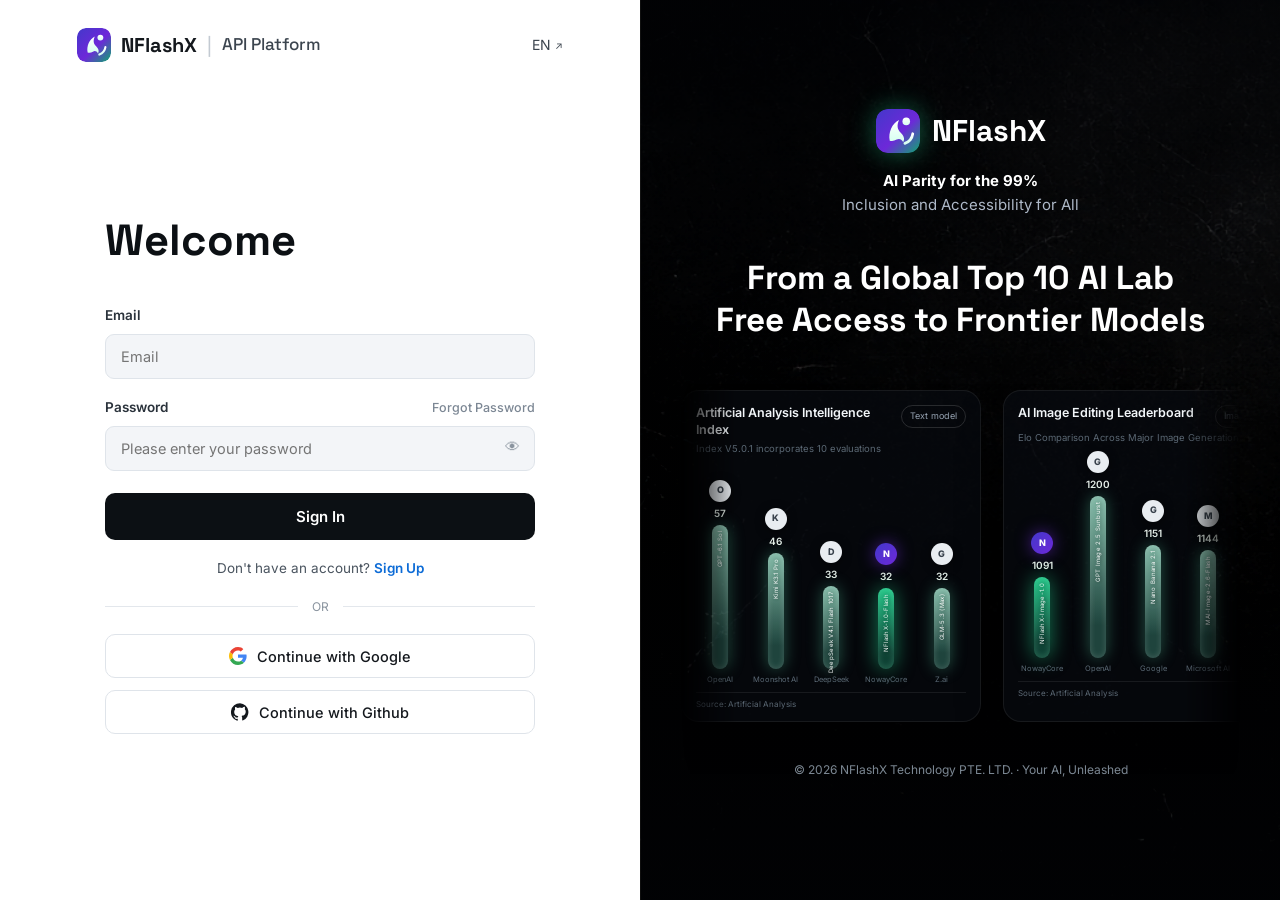
==== account.html @ d2344773 "NFlashX 1.0 — pre-launch snapshot - server.py: static + Agnes proxy + auth (email/OAuth) + API keys " ====
<!DOCTYPE html>
<html lang="en">
<head>
<meta charset="UTF-8">
<meta name="viewport" content="width=device-width, initial-scale=1.0">
<title>API Keys — NFlashX Platform</title>
<script>
/* Trang này đã gộp vào platform.html — chuyển hướng luôn để không ai lạc vào giao diện cũ */
location.replace('platform.html#api-keys');
</script>
<link rel="icon" href="assets/logo.svg" type="image/svg+xml">
<link rel="preconnect" href="https://fonts.googleapis.com">
<link rel="preconnect" href="https://fonts.gstatic.com" crossorigin>
<link href="https://fonts.googleapis.com/css2?family=Space+Grotesk:wght@400;500;600;700&family=Inter:wght@400;500;600;700&family=JetBrains+Mono:wght@400;600&display=swap" rel="stylesheet">
<link rel="stylesheet" href="css/styles.css?v=18">
</head>
<body>

<canvas id="stars"></canvas>
<div class="aurora"><i></i><i></i><i></i></div>
<div class="grain"></div>

<header class="nav scrolled">
  <a class="brand" href="index.html">
    <span class="logo"><img src="assets/logo.svg" alt=""></span>
    NFlashX
  </a>
  <nav>
    <ul class="menu">
      <li><a href="playground.html">Vision Studio</a></li>
      <li><a href="docs.html">Developer Docs</a></li>
      <li><a href="docs.html?tab=plans">Pricing</a></li>
    </ul>
  </nav>
  <div class="nav-right">
    <span class="engine-pill"><span class="dot"></span> Signed in</span>
    <button class="btn-login" id="navLogout">Logout</button>
  </div>
</header>

<main class="acct">
  <div class="acct-head">
    <div>
      <h1>API Keys</h1>
      <p style="color:var(--mut);font-size:14px;margin-top:4px">Manage the secret key your apps use to call the NFlashX API.</p>
    </div>
    <div class="whoami">
      <div class="avatar" id="avatar">N</div>
      <div><b id="uName">—</b><span id="uEmail">—</span></div>
    </div>
  </div>

  <section class="key-card">
    <div class="kc-top">
      <h2>Your secret key</h2>
      <span class="engine-pill"><span class="dot"></span> <span id="planBadge">Free plan</span></span>
    </div>
    <div class="key-row">
      <div class="key-box" id="keyBox">sk-nfx-••••••••••••••••••••••••••••••••</div>
      <button class="btn-sm" id="btnReveal">👁 Show</button>
      <button class="btn-sm primary" id="btnCopy">
        <svg width="13" height="13" viewBox="0 0 24 24" fill="none" stroke="currentColor" stroke-width="2"><rect x="9" y="9" width="12" height="12" rx="2"/><path d="M5 15V5a2 2 0 012-2h10"/></svg>
        Copy
      </button>
      <button class="btn-sm" id="btnNew">↻ Create new key</button>
    </div>
    <p class="kc-meta">Created <b id="keyCreated">—</b> · Scope: <b>full access</b> · Keep it server-side, never ship it in frontend code.</p>
  </section>

  <div class="acct-grid">
    <section class="panel">
      <h3>Usage this month</h3>
      <div class="stat-line"><span>Text requests</span><b>0</b></div>
      <div class="stat-line"><span>Images generated</span><b>0</b></div>
      <div class="stat-line"><span>Video seconds</span><b>0</b></div>
      <div class="stat-line"><span>Tokens used</span><b>0</b></div>
    </section>
    <section class="panel">
      <h3>Next steps</h3>
      <div class="stat-line"><span>Send your first chat request</span><a href="docs.html#quickstart" style="color:#8df0c4">Quickstart ›</a></div>
      <div class="stat-line"><span>Generate images in the browser</span><a href="playground.html" style="color:#8df0c4">Vision Studio ›</a></div>
      <div class="stat-line"><span>Read the model guides</span><a href="docs.html" style="color:#8df0c4">Developer Docs ›</a></div>
      <div class="stat-line"><span>Upgrade for higher limits</span><a href="docs.html?tab=plans" style="color:#8df0c4">Plans ›</a></div>
    </section>
  </div>
</main>

<script>
const $ = s => document.querySelector(s);
let sess = null;
try { sess = JSON.parse(localStorage.getItem('nfx_session') || 'null'); } catch (_) {}
if (!sess || !sess.token) location.replace('login.html');

const api = (p, body) => fetch('/api/auth/' + p, {
  method: 'POST',
  headers: { 'Content-Type': 'application/json', 'Authorization': 'Bearer ' + sess.token },
  body: JSON.stringify(body || {})
}).then(async r => {
  const j = await r.json();
  if (!r.ok) {
    if (r.status === 401) { localStorage.removeItem('nfx_session'); location.href = 'login.html'; }
    throw new Error(j.error || 'Request failed');
  }
  return j;
});

let revealed = false;
const render = () => $('#keyBox').textContent = revealed ? sess.apiKey
  : sess.apiKey.slice(0, 8) + '•'.repeat(30) + sess.apiKey.slice(-4);

(async () => {
  try {
    const r = await api('me', { token: sess.token });
    const u = r.user;
    $('#uName').textContent = u.name || sess.name;
    $('#uEmail').textContent = u.email;
    $('#avatar').textContent = (u.name || 'N')[0].toUpperCase();
    $('#planBadge').textContent = u.plan || 'Free plan';
    sess.apiKey = u.api_key; render();
    $('#keyCreated').textContent = new Date((u.created || Date.now() / 1000) * 1000)
      .toLocaleDateString('en-US', { year: 'numeric', month: 'short', day: 'numeric' });
  } catch (e) { console.warn(e.message); }
})();

$('#btnReveal').onclick = e => { revealed = !revealed; render(); e.currentTarget.textContent = revealed ? 'Hide' : 'Show'; };
$('#btnCopy').onclick = async e => {
  try { await navigator.clipboard.writeText(sess.apiKey); } catch (_) {}
  e.currentTarget.innerHTML = '✓ Copied';
  setTimeout(() => { $('#btnCopy').innerHTML = '<svg width="13" height="13" viewBox="0 0 24 24" fill="none" stroke="currentColor" stroke-width="2"><rect x="9" y="9" width="12" height="12" rx="2"/><path d="M5 15V5a2 2 0 012-2h10"/></svg> Copy'; }, 1400);
};
$('#btnNew').onclick = async () => {
  if (!confirm('Replace the current key? Apps using the old key will stop working.')) return;
  try {
    const r = await api('newkey', { token: sess.token });
    sess.apiKey = r.api_key; revealed = true; render();
  } catch (e) { alert(e.message); }
};
const logout = async () => {
  try { await api('logout', { token: sess.token }); } catch (_) {}
  localStorage.removeItem('nfx_session');
  location.href = 'login.html';
};
$('#navLogout').onclick = logout;
</script>
</script>

<script src="js/app.js?v=17"></script>
</body>
</html>
---- css/styles.css ----
/* ============================================================
   NFlashX 1.0 — Global stylesheet
   Dark cinematic theme: glass cards, aurora glow, starfield
   ============================================================ */
:root{
  --bg:#04060a;
  --bg-2:#070b12;
  --ink:#f2f6f9;
  --mut:#96a3b2;
  --dim:#5c6975;
  --line:rgba(255,255,255,.08);
  --line-2:rgba(255,255,255,.14);
  --card:rgba(255,255,255,.03);
  --green:#25e39a;
  --teal:#12d7c6;
  --green-deep:#0ea86f;
  --violet:#8b5cf6;
  --indigo:#5b7cfa;
  --orange:#ff8a3d;
  --grad-green:linear-gradient(92deg,#0ea86f,#25e39a);
  --grad-pill:linear-gradient(92deg,#0b9e77,#1fe0a0);
  --radius:16px;
  --nav-h:72px;
  --font-head:"Space Grotesk","Segoe UI",system-ui,sans-serif;
  --font-body:"Inter","Segoe UI",system-ui,sans-serif;
  --font-mono:"JetBrains Mono",Consolas,monospace;
}
*{margin:0;padding:0;box-sizing:border-box}
html{scroll-behavior:smooth}
body{
  background:var(--bg);
  color:var(--ink);
  font-family:var(--font-body);
  font-size:16px;
  line-height:1.6;
  overflow-x:hidden;
  -webkit-font-smoothing:antialiased;
}
img{max-width:100%;display:block}
a{color:inherit;text-decoration:none}
button{font-family:inherit;cursor:pointer;border:0;background:none;color:inherit}
input,textarea,select{font-family:inherit;color:inherit}
::selection{background:rgba(37,227,154,.35)}
::-webkit-scrollbar{width:10px;height:10px}
::-webkit-scrollbar-thumb{background:#1a2430;border-radius:8px;border:2px solid var(--bg)}
::-webkit-scrollbar-track{background:transparent}

/* ---------- fixed backdrops ---------- */
#stars{position:fixed;inset:0;z-index:0;pointer-events:none}
.aurora{position:fixed;inset:0;z-index:0;pointer-events:none;overflow:hidden}
.aurora i{position:absolute;border-radius:50%;filter:blur(90px);opacity:.5;will-change:transform}
.aurora i:nth-child(1){width:56vw;height:56vw;left:-14vw;top:-24vw;background:radial-gradient(circle,rgba(14,168,111,.28),transparent 65%);animation:drift1 26s ease-in-out infinite alternate}
.aurora i:nth-child(2){width:48vw;height:48vw;right:-16vw;top:-10vw;background:radial-gradient(circle,rgba(91,124,250,.20),transparent 65%);animation:drift2 32s ease-in-out infinite alternate}
.aurora i:nth-child(3){width:52vw;height:52vw;left:24vw;bottom:-30vw;background:radial-gradient(circle,rgba(139,92,246,.16),transparent 65%);animation:drift3 38s ease-in-out infinite alternate}
@keyframes drift1{to{transform:translate(6vw,4vh) scale(1.12)}}
@keyframes drift2{to{transform:translate(-5vw,6vh) scale(.94)}}
@keyframes drift3{to{transform:translate(-4vw,-5vh) scale(1.08)}}
.grain{position:fixed;inset:0;z-index:1;pointer-events:none;opacity:.05;mix-blend-mode:overlay;
  background-image:url("data:image/svg+xml,%3Csvg xmlns='http://www.w3.org/2000/svg' width='140' height='140'%3E%3Cfilter id='n'%3E%3CfeTurbulence type='fractalNoise' baseFrequency='.9' numOctaves='2'/%3E%3C/filter%3E%3Crect width='100%25' height='100%25' filter='url(%23n)'/%3E%3C/svg%3E")}

main,header.nav,footer{position:relative;z-index:2}

/* ============================================================
   NAVBAR
   ============================================================ */
.nav{
  position:fixed;top:0;left:0;right:0;height:var(--nav-h);z-index:100;
  display:flex;align-items:center;justify-content:space-between;
  padding:0 clamp(20px,4vw,56px);
  transition:background .4s,border-color .4s,backdrop-filter .4s;
  border-bottom:1px solid transparent;
}
.nav.scrolled{background:rgba(4,6,10,.72);backdrop-filter:blur(18px);border-bottom-color:var(--line)}
.brand{display:flex;align-items:center;gap:12px;font-family:var(--font-head);font-weight:700;font-size:19px;letter-spacing:.2px}
.brand .logo{width:38px;height:38px;border-radius:11px;overflow:hidden;box-shadow:0 0 22px rgba(37,227,154,.35),0 4px 14px rgba(0,0,0,.5);transition:transform .3s}
.brand:hover .logo{transform:rotate(-6deg) scale(1.05)}
.menu{display:flex;align-items:center;gap:clamp(6px,1.6vw,30px)}
.menu>li{list-style:none;position:relative}
.menu>li>a{
  display:flex;align-items:center;gap:6px;padding:10px 4px;font-size:15px;color:#dfe7ee;
  transition:color .25s;white-space:nowrap;
}
.menu>li>a .car{font-size:10px;color:var(--dim);transition:transform .3s;display:inline-block}
.menu>li:hover>a{color:#fff}
.menu>li:hover>a .car{transform:rotate(180deg)}
.menu>li>a.active{color:var(--green)}
.menu>li::after{content:"";position:absolute;left:0;right:0;bottom:-2px;height:2px;border-radius:2px;background:var(--grad-green);transform:scaleX(0);transition:transform .3s}
.menu>li:hover::after{transform:scaleX(1)}
.nav-right{display:flex;align-items:center;gap:18px}
.btn-login{
  padding:9px 26px;border-radius:999px;border:1px solid var(--line-2);
  font-weight:600;font-size:14.5px;transition:.3s;background:rgba(255,255,255,.02);
}
.btn-login:hover{background:rgba(255,255,255,.08);border-color:rgba(255,255,255,.3);box-shadow:0 0 18px rgba(255,255,255,.08)}
.burger{display:none;flex-direction:column;gap:5px;padding:8px}
.burger i{width:22px;height:2px;background:#fff;border-radius:2px;display:block}

/* ---------- dropdown ---------- */
.drop{
  position:fixed;top:64px;z-index:120;min-width:280px;
  background:rgba(10,14,20,.92);backdrop-filter:blur(24px);
  border:1px solid var(--line);border-radius:18px;padding:18px 22px;
  box-shadow:0 24px 70px rgba(0,0,0,.6);
  opacity:0;visibility:hidden;transform:translateY(10px) scale(.98);
  transition:opacity .28s,transform .28s,visibility .28s;
}
.drop.open{opacity:1;visibility:visible;transform:none}
.drop h6{
  display:flex;align-items:center;gap:9px;font-size:11.5px;letter-spacing:2.4px;
  text-transform:uppercase;color:var(--dim);font-weight:600;margin-bottom:10px;
}
.drop h6 svg{width:15px;height:15px;stroke:var(--mut)}
.drop ul{list-style:none}
.drop li a{
  display:flex;align-items:center;gap:8px;padding:9px 10px;margin:1px -10px;border-radius:10px;
  font-size:14.5px;color:#cfd9e2;transition:.22s;
}
.drop li a:hover{background:rgba(255,255,255,.06);color:#fff;transform:translateX(3px)}
.drop li a .ext{margin-left:auto;color:var(--dim);font-size:12px}
.drop.models{display:flex;gap:34px}
.drop.models .col{min-width:172px}
.badge-new{
  font-size:9.5px;font-weight:700;letter-spacing:.4px;padding:2.5px 7px;border-radius:999px;
  background:linear-gradient(92deg,#ff7a1f,#ff9c3d);color:#fff;text-transform:uppercase;
  box-shadow:0 0 12px rgba(255,138,61,.45);
}
.badge-soon{
  font-size:9.5px;font-weight:700;letter-spacing:.4px;padding:2.5px 8px;border-radius:999px;
  background:rgba(120,150,255,.14);border:1px solid rgba(120,150,255,.4);
  color:#a9c0ff;text-transform:uppercase;
}
.soon-pill{display:inline-flex;align-items:center;gap:6px;vertical-align:middle;margin-left:12px;
  font-size:11px;font-weight:700;letter-spacing:1px;text-transform:uppercase;color:#a9c0ff;
  padding:5px 12px;border-radius:999px;background:rgba(120,150,255,.12);border:1px solid rgba(120,150,255,.4)}
.soon-pill .dot{width:7px;height:7px;border-radius:50%;background:#8fa8ff;box-shadow:0 0 10px #8fa8ff;animation:twk 2.4s infinite}
.status-pill{display:inline-flex;align-items:center;gap:6px;font-size:10px;font-weight:700;
  letter-spacing:.9px;text-transform:uppercase;color:#a9c0ff;padding:4px 10px;border-radius:999px;
  background:rgba(120,150,255,.12);border:1px solid rgba(120,150,255,.4)}
.status-pill .dot{width:6px;height:6px;border-radius:50%;background:#8fa8ff;box-shadow:0 0 8px #8fa8ff}
/* endpoint display inside cards */
.ep{display:flex;flex-direction:column;gap:8px;margin-top:2px}
.ep-line{display:flex;align-items:flex-start;gap:7px;flex-wrap:wrap}
.ep .method{flex:none;font-family:var(--font-mono);font-size:9.5px;font-weight:700;letter-spacing:.6px;
  padding:3px 7px;border-radius:6px;background:rgba(255,120,120,.13);border:1px solid rgba(255,120,120,.3);
  color:#ff9d9d;line-height:1.55}
.ep .method.get{background:rgba(120,150,255,.15);border-color:rgba(120,150,255,.36);color:#a9c0ff}
.ep .path{flex:1 1 auto;min-width:0;font-family:var(--font-mono);font-size:10px;line-height:1.8;
  color:#c9b8ff;background:rgba(139,92,246,.09);border:1px solid rgba(139,92,246,.22);
  padding:3px 6px;border-radius:7px;overflow-wrap:normal;word-break:normal}
@media (max-width:560px){.ep .path{overflow-wrap:anywhere}}

/* ============================================================
   HERO / SLIDER
   ============================================================ */
.hero{position:relative;height:100vh;min-height:640px;overflow:hidden}
.slide{
  position:absolute;inset:0;display:flex;flex-direction:column;align-items:center;justify-content:center;
  padding:calc(var(--nav-h) + 10px) clamp(20px,4vw,64px) 90px;text-align:center;
  opacity:0;visibility:hidden;transform:scale(1.045);
  transition:opacity 1s ease,transform 1.2s ease,visibility 1s;
}
.slide.on{opacity:1;visibility:visible;transform:none;z-index:2}
.slide>*{position:relative;z-index:3}
.slide .scene{position:absolute;inset:0;z-index:1;pointer-events:none;overflow:hidden}

/* reveal inside slide */
.slide .rv{opacity:0;transform:translateY(26px);transition:opacity .8s ease,transform .8s ease}
.slide.on .rv{opacity:1;transform:none}
.slide.on .rv.d1{transition-delay:.15s}.slide.on .rv.d2{transition-delay:.3s}
.slide.on .rv.d3{transition-delay:.45s}.slide.on .rv.d4{transition-delay:.6s}
.slide.on .rv.d5{transition-delay:.75s}

/* ---- slide 1 : leaderboards ---- */
.s-lab .scene::before{content:"";position:absolute;inset:0;background:
  radial-gradient(60% 80% at 50% 10%,rgba(14,168,111,.16),transparent 60%),
  linear-gradient(180deg,#04070b, #050a08 60%,#04060a)}
.s-lab .scene::after{content:"";position:absolute;left:0;right:0;top:0;bottom:0;
  background:
   linear-gradient(115deg,transparent 42%,rgba(37,227,154,.14) 49.6%,transparent 51%),
   linear-gradient(115deg,transparent 60%,rgba(37,227,154,.10) 66%,transparent 67.6%),
   linear-gradient(65deg,transparent 30%,rgba(37,227,154,.08) 34%,transparent 35.4%);
  filter:blur(1px);animation:beam 9s ease-in-out infinite alternate}
.lab-bg{
  position:absolute;inset:0;width:100%;height:100%;object-fit:cover;object-position:center bottom;
  filter:brightness(.48) saturate(1.05);z-index:0;
  -webkit-mask-image:linear-gradient(180deg,transparent 22%,#000 70%);
  mask-image:linear-gradient(180deg,transparent 22%,#000 70%);
}
.s-lab .scene::before{z-index:2;background:
  linear-gradient(180deg,rgba(4,7,11,.94) 0%,rgba(4,7,11,.5) 40%,rgba(4,6,10,.66) 100%),
  radial-gradient(60% 80% at 50% 10%,rgba(14,168,111,.12),transparent 60%)}
@keyframes beam{from{opacity:.5;transform:translateX(-2%)}to{opacity:1;transform:translateX(2%)}}
.hero-kicker{display:flex;align-items:center;gap:16px;justify-content:center;flex-wrap:wrap}
.hero-kicker h2{font-family:var(--font-head);font-size:clamp(26px,3.4vw,44px);font-weight:700}
.pill-api{
  display:inline-flex;align-items:center;gap:8px;padding:9px 20px;border-radius:999px;
  background:var(--grad-pill);color:#03130c;font-weight:700;font-size:14px;
  box-shadow:0 0 26px rgba(37,227,154,.55);transition:.3s;
}
.pill-api:hover{transform:translateY(-2px) scale(1.04);box-shadow:0 0 40px rgba(37,227,154,.8)}
.ghost-title{
  font-family:var(--font-head);font-weight:700;font-size:clamp(44px,6.4vw,86px);letter-spacing:-1px;
  color:transparent;-webkit-text-stroke:1px rgba(150,170,180,.16);margin-top:2px;line-height:1.1;
  background:linear-gradient(180deg,rgba(255,255,255,.06),transparent);
  -webkit-background-clip:text;background-clip:text;
}
.hero-sub{color:var(--mut);font-size:clamp(15px,1.5vw,19px);margin:6px 0 34px}
.lb-row{display:flex;gap:22px;justify-content:center;align-items:stretch;flex-wrap:wrap;max-width:1220px}
.lb-card{
  width:min(380px,92vw);text-align:left;border-radius:18px;padding:18px 18px 12px;
  background:linear-gradient(180deg,rgba(10,15,20,.22),rgba(6,10,14,.13));
  border:1px solid rgba(255,255,255,.07);backdrop-filter:blur(28px) saturate(1.25);
  box-shadow:0 20px 50px rgba(0,0,0,.22);transition:transform .35s,border-color .35s;
}
.lb-card:hover{transform:translateY(-5px);border-color:rgba(37,227,154,.35)}
.lb-card header{display:flex;align-items:flex-start;justify-content:space-between;gap:10px}
.lb-card h4{font-size:14.5px;font-weight:600;line-height:1.35}
.lb-tag{font-size:10.5px;padding:4px 10px;border-radius:999px;border:1px solid var(--line-2);color:var(--mut);white-space:nowrap}
.lb-sub{font-size:10.5px;color:var(--dim);margin:4px 0 26px;min-height:26px}
.lb-bars{display:flex;align-items:flex-end;justify-content:space-between;gap:8px;height:212px}
.lb-bar{display:flex;flex-direction:column;align-items:center;justify-content:flex-end;flex:1 1 0;align-self:flex-end}
.lb-bar .who{flex:none;width:30px;height:30px;border-radius:50%;display:grid;place-items:center;font-size:11px;font-weight:800;color:#39424c;background:#e9edf1;box-shadow:0 2px 10px rgba(0,0,0,.5);margin-bottom:5px}
.lb-bar .who.nfx{color:#fff;background:linear-gradient(135deg,#4338ca,#6d28d9);box-shadow:0 0 16px rgba(109,40,217,.6)}
.lb-bar .sc{flex:none;font-size:11.5px;color:#e6efe9;margin-bottom:6px;font-weight:600}
.lb-bar .bar{
  flex:none;width:30px;height:calc(var(--hp)*1px);border-radius:999px;position:relative;
  background:linear-gradient(180deg,rgba(198,216,230,.12),rgba(198,216,230,.035) 75%,rgba(198,216,230,.02));
  box-shadow:0 0 30px rgba(150,195,225,.14),0 8px 22px rgba(0,0,0,.16),inset 0 0 16px rgba(255,255,255,.035);
  backdrop-filter:blur(9px);
  transform-origin:bottom;transform:scaleY(0);transition:transform 1.1s cubic-bezier(.2,.7,.2,1) .5s;
}
.slide.on .lb-bar .bar{transform:scaleY(1)}
.lb-bar .who.nfx + .sc + .bar{
  background:linear-gradient(180deg,rgba(37,227,154,.17),rgba(37,227,154,.04) 80%);
  box-shadow:0 0 38px rgba(37,227,154,.28),0 8px 22px rgba(0,0,0,.16),inset 0 0 16px rgba(160,255,215,.08);
}
.lb-bar .vname{
  position:absolute;top:8px;left:50%;transform:translateX(-50%) rotate(180deg);
  writing-mode:vertical-rl;text-orientation:mixed;white-space:nowrap;
  font-size:8px;letter-spacing:.3px;color:#fff;opacity:.95;
  text-shadow:0 0 14px rgba(255,255,255,.45),0 1px 4px rgba(0,0,0,.6);
}
.lb-bar .og{font-size:10px;color:var(--dim);margin-top:9px;white-space:nowrap}
.lb-src{font-size:10px;color:var(--dim);margin-top:12px;border-top:1px solid var(--line);padding-top:8px}
.lb-src a{color:#7fe9c0;text-decoration:underline}

/* ---- slide 2 : brand (full-bleed artwork) ---- */
.s-brand{justify-content:flex-start;padding-top:calc(var(--nav-h) + 44px)}
.s-brand .scene{background:#030409}
.bg-photo{position:absolute;inset:0;width:100%;height:100%;object-fit:cover;filter:brightness(.92)}
.brand-photo{object-position:center;filter:brightness(.95) saturate(1.05)}
.brand-veil{background:linear-gradient(180deg,rgba(3,4,8,.88) 0%,rgba(3,4,8,.55) 24%,rgba(3,4,8,.08) 48%,rgba(2,3,6,.7) 96%)}
.brand-spacer{flex:1;min-height:30px}
.s-brand .wordmark{
  margin-top:6px;color:#fff;background:none;-webkit-text-fill-color:#fff;
  text-shadow:0 0 26px rgba(190,205,255,.55),0 0 90px rgba(140,160,255,.5),0 6px 34px rgba(0,0,0,.95);
}
.s-brand .tagline{margin-bottom:0;text-shadow:0 2px 20px rgba(0,0,0,.95);color:#d6dfeb}
.s-brand .btn-row{margin-bottom:74px}
.ring-wrap{position:relative;width:min(430px,72vw);aspect-ratio:1;display:grid;place-items:center;margin:26px 0 8px}
.ring-wrap .halo{position:absolute;inset:-8%;border-radius:50%;background:radial-gradient(circle,rgba(120,150,255,.18),transparent 60%);filter:blur(20px);animation:pulse 4s ease-in-out infinite}
@keyframes pulse{0%,100%{opacity:.6;transform:scale(1)}50%{opacity:1;transform:scale(1.06)}}
.ring{position:absolute;inset:0;border-radius:50%;border:2px solid transparent;
  background:conic-gradient(from 0deg,transparent 0 40%,rgba(160,190,255,.9) 50%,transparent 60% 100%) border-box;
  -webkit-mask:linear-gradient(#000 0 0) padding-box,linear-gradient(#fff 0 0);-webkit-mask-composite:xor;mask-composite:exclude;
  animation:spin 9s linear infinite}
.ring.r2{inset:6%;animation:spin 14s linear infinite reverse;opacity:.5}
@keyframes spin{to{transform:rotate(360deg)}}
.mascot{width:52%;filter:drop-shadow(0 0 34px rgba(150,170,255,.55));animation:float 6s ease-in-out infinite}
.mascot-img{
  width:74%;aspect-ratio:1;object-fit:cover;border-radius:50%;
  border:1px solid rgba(170,190,255,.35);
  box-shadow:0 0 70px rgba(110,140,255,.4),0 24px 70px rgba(0,0,0,.6);
  animation:float 6s ease-in-out infinite;position:relative;z-index:2;
}
@keyframes float{0%,100%{transform:translateY(-6px)}50%{transform:translateY(8px)}}
.ground{position:absolute;left:-10%;right:-10%;bottom:-4%;height:34%;
  background:
   radial-gradient(50% 100% at 50% 0%,rgba(140,170,255,.10),transparent 70%),
   linear-gradient(180deg,transparent,rgba(0,0,0,.9));
  clip-path:polygon(0 68%,8% 45%,16% 62%,26% 30%,36% 58%,47% 40%,58% 66%,70% 34%,80% 60%,90% 42%,100% 70%,100% 100%,0 100%);
  opacity:.9}
.beamline{position:absolute;top:-16%;left:50%;width:2px;height:70%;transform:translateX(-50%);
  background:linear-gradient(180deg,transparent,rgba(190,210,255,.5),rgba(255,255,255,.9));filter:blur(1px);opacity:.7;animation:pulse 5s ease-in-out infinite}
.wordmark{font-family:var(--font-head);font-weight:700;font-size:clamp(52px,7.5vw,104px);letter-spacing:1px;
  background:linear-gradient(180deg,#fff 30%,#b9c6d6);-webkit-background-clip:text;background-clip:text;color:transparent;
  text-shadow:0 0 80px rgba(140,170,255,.25)}
.tagline{color:#aeb9c8;font-size:clamp(14px,1.4vw,18px);margin:10px 0 26px}
.btn-row{display:flex;gap:clamp(14px,2.4vw,34px);justify-content:center;flex-wrap:wrap}
.btn-x{padding:12px 30px;border-radius:999px;font-size:14.5px;font-weight:600;color:#e8eef4;position:relative;transition:.3s;letter-spacing:.2px}
.btn-x:hover{color:#fff;transform:translateY(-2px)}
.btn-x::after{content:"";position:absolute;left:20%;right:20%;bottom:4px;height:1px;background:linear-gradient(90deg,transparent,rgba(255,255,255,.5),transparent);opacity:0;transition:.3s}
.btn-x:hover::after{opacity:1}
.btn-primary{background:rgba(255,255,255,.06);border:1px solid var(--line-2);backdrop-filter:blur(6px)}
.btn-primary:hover{background:rgba(37,227,154,.14);border-color:rgba(37,227,154,.5);box-shadow:0 8px 30px rgba(37,227,154,.25)}

/* ---- slide 3 : motion / video ---- */
.s-vid .scene{background:linear-gradient(180deg,#050810 0%,#0a1220 45%,#060a12 100%)}
.kb-img{position:absolute;inset:0;overflow:hidden}
.kb-img img{width:100%;height:100%;object-fit:cover;animation:kenburns 26s ease-in-out infinite alternate;filter:brightness(.8)}
@keyframes kenburns{from{transform:scale(1.04) translateX(0)}to{transform:scale(1.2) translateX(-3.5%) translateY(-2%)}}
.vid-bg{position:absolute;inset:0;width:100%;height:100%;object-fit:cover;filter:brightness(.75)}
.scene-veil{position:absolute;inset:0;background:linear-gradient(180deg,rgba(4,7,14,.72),rgba(4,7,14,.25) 40%,rgba(3,5,10,.88))}
.skyline{position:absolute;left:0;right:0;bottom:0;height:46%;opacity:.85}
.fog{position:absolute;left:0;right:0;bottom:0;height:55%;
  background:radial-gradient(60% 90% at 20% 90%,rgba(140,170,220,.14),transparent 60%),
             radial-gradient(50% 80% at 80% 85%,rgba(120,150,210,.12),transparent 60%);animation:fogmove 14s ease-in-out infinite alternate}
@keyframes fogmove{from{transform:translateX(-3%)}to{transform:translateX(3%)}}
.beam2{position:absolute;top:-10%;left:50%;width:3px;height:75%;transform:translateX(-50%);
  background:linear-gradient(180deg,transparent,rgba(170,200,255,.35),rgba(255,255,255,.85));
  filter:blur(2px);animation:pulse 6s ease-in-out infinite}
.lamp{position:absolute;width:8px;height:8px;border-radius:50%;background:#ffe9c4;box-shadow:0 0 30px 12px rgba(255,214,150,.5);animation:flick 4s infinite}
.lamp.l1{left:27%;top:38%}.lamp.l2{left:50%;top:50%}
@keyframes flick{0%,100%{opacity:.85}45%{opacity:.55}55%{opacity:1}}
.vid-title{font-family:var(--font-head);font-size:clamp(40px,5.6vw,74px);font-weight:700;display:flex;align-items:center;gap:18px;justify-content:center;flex-wrap:wrap}
.vid-title .icam{width:.9em;height:.9em;filter:drop-shadow(0 0 18px rgba(150,180,255,.6));animation:float 5s ease-in-out infinite}

/* ---- slide 4 : image flash ---- */
.s-img .scene{background:
  radial-gradient(55% 65% at 72% 40%,rgba(139,92,246,.22),transparent 60%),
  radial-gradient(50% 60% at 20% 70%,rgba(91,124,250,.16),transparent 60%),
  linear-gradient(180deg,#070512,#0a0818 55%,#05040c)}
.comet{position:absolute;border-radius:999px;height:2px;filter:blur(1px);
  background:linear-gradient(90deg,transparent,rgba(190,160,255,.9),transparent);
  animation:comet 7s linear infinite}
.comet.c1{width:34vw;top:22%;left:6%;transform:rotate(-14deg)}
.comet.c2{width:26vw;top:64%;left:0;transform:rotate(-10deg);animation-delay:2.4s;opacity:.6}
.comet.c3{width:20vw;top:40%;right:4%;transform:rotate(-14deg);animation-delay:4s;opacity:.5}
@keyframes comet{0%{transform:translateX(-8vw) rotate(-14deg);opacity:0}15%{opacity:1}70%{opacity:.8}100%{transform:translateX(70vw) rotate(-14deg);opacity:0}}
.spark{position:absolute;width:5px;height:5px;border-radius:50%;background:#cfc4ff;box-shadow:0 0 12px 3px rgba(180,150,255,.6);animation:twk 3.2s ease-in-out infinite}
@keyframes twk{0%,100%{opacity:.15;transform:scale(.6)}50%{opacity:1;transform:scale(1.15)}}
.img-layout{display:grid;grid-template-columns:1fr auto;gap:clamp(20px,4vw,64px);align-items:center;max-width:1240px;width:100%}
.img-copy{text-align:left}
.img-copy .rv{will-change:transform}
.img-copy h2{font-family:var(--font-head);font-size:clamp(38px,4.8vw,64px);line-height:1.06;font-weight:700}
.img-copy h2 .ia{width:.75em;height:.75em;display:inline-block;vertical-align:baseline;filter:drop-shadow(0 0 16px rgba(180,150,255,.7))}
.img-copy h2 .l2{display:block}
.img-copy p{color:#b9c2d6;margin:16px 0 30px;font-size:clamp(14px,1.4vw,17px)}
.gal{position:relative;display:flex;gap:14px;align-items:flex-start}
.gal-main{width:min(400px,60vw);aspect-ratio:.92;border-radius:20px;overflow:hidden;position:relative;
  border:1px solid rgba(180,160,255,.25);box-shadow:0 30px 80px rgba(60,30,140,.45),0 0 40px rgba(139,92,246,.2);
  background:linear-gradient(140deg,#2b2350,#171034 60%,#0d0a20)}
.gal-tag{position:absolute;top:12px;left:12px;z-index:2;display:flex;align-items:center;gap:7px;
  padding:7px 13px;border-radius:999px;background:rgba(10,10,18,.6);backdrop-filter:blur(8px);
  border:1px solid rgba(255,255,255,.14);font-size:12px;color:#e6e1ff}
.gal-tag .dot{width:7px;height:7px;border-radius:50%;background:var(--violet);box-shadow:0 0 10px var(--violet);animation:twk 2.4s infinite}
.gal-main img{width:100%;height:100%;object-fit:cover;transition:transform .6s}
.gal-main:hover img{transform:scale(1.04)}
.thumbs{display:flex;flex-direction:column;gap:12px;width:86px}
.thumbs button{aspect-ratio:.9;border-radius:13px;overflow:hidden;border:1.5px solid transparent;opacity:.62;transition:.3s;padding:0;position:relative}
.thumbs button img{width:100%;height:100%;object-fit:cover}
.thumbs button:hover{opacity:1;transform:translateX(-4px)}
.thumbs button.sel{opacity:1;border-color:#b9a6ff;box-shadow:0 0 22px rgba(139,92,246,.45)}
.promptbar{
  margin-top:22px;width:100%;max-width:420px;background:rgba(14,12,26,.66);backdrop-filter:blur(14px);
  border:1px solid rgba(180,160,255,.28);border-radius:16px;padding:12px 12px 10px;text-align:left;
  box-shadow:0 14px 44px rgba(40,20,110,.4);
}
.promptbar .prow{display:flex;align-items:center;gap:10px}
.promptbar .pava{width:30px;height:30px;border-radius:9px;overflow:hidden;flex:none;background:linear-gradient(135deg,#6d4df6,#b44df6);display:grid;place-items:center;font-size:12px}
.promptbar input{flex:1;background:none;border:0;outline:0;font-size:13.5px;color:#efeaff}
.promptbar input::placeholder{color:#8d84b8}
.promptbar .chips{display:flex;gap:8px;margin-top:9px;flex-wrap:wrap}
.pchip{display:inline-flex;align-items:center;gap:6px;font-size:10.5px;color:#cfc7ee;padding:5px 11px;border-radius:999px;border:1px solid rgba(180,160,255,.3);background:rgba(139,92,246,.08)}
.sendbtn{width:34px;height:34px;border-radius:50%;background:var(--grad-green);display:grid;place-items:center;color:#04150c;box-shadow:0 0 18px rgba(37,227,154,.55);transition:.3s;flex:none}
.sendbtn:hover{transform:scale(1.1) rotate(8deg)}

/* ---- slide 5 : token plan ---- */
.s-plan .scene{background:
  radial-gradient(46% 60% at 66% 44%,rgba(37,120,227,.16),transparent 60%),
  radial-gradient(50% 60% at 30% 30%,rgba(30,90,180,.10),transparent 60%),
  linear-gradient(180deg,#04070d,#060b14 60%,#04060b)}
.s-plan .scene::before{content:"";position:absolute;inset:0;
  background-image:radial-gradient(rgba(120,170,255,.16) 1px,transparent 1.6px);
  background-size:26px 26px;
  -webkit-mask-image:radial-gradient(60% 60% at 60% 45%,#000,transparent 75%);
  mask-image:radial-gradient(60% 60% at 60% 45%,#000,transparent 75%)}
.plan-layout{display:grid;grid-template-columns:1fr 1.15fr;gap:30px;align-items:center;max-width:1240px;width:100%}
.plan-copy{text-align:left}
.plan-copy h2{font-family:var(--font-head);font-size:clamp(36px,4.6vw,60px);line-height:1.08;font-weight:700}
.plan-copy h2 .ic{width:.8em;height:.8em;vertical-align:baseline;filter:drop-shadow(0 0 14px rgba(120,170,255,.7))}
.plan-copy p{color:#a9b6c8;margin:16px 0 30px;max-width:380px}
.orbit-stage{position:relative;height:min(480px,52vw)}
.orbit-ring{position:absolute;border:1px dashed rgba(120,170,255,.22);border-radius:50%;animation:spin 60s linear infinite}
.orbit-ring.o1{inset:6% 18%}
.orbit-ring.o2{inset:20% 32%;animation-duration:44s;animation-direction:reverse}
.orbit-dot{position:absolute;width:9px;height:9px;border-radius:50%;background:#69a8ff;box-shadow:0 0 14px 4px rgba(90,150,255,.5);animation:twk 3s infinite}
.app-icon{
  position:absolute;left:50%;top:50%;transform:translate(-50%,-50%);
  width:min(150px,30vw);aspect-ratio:1;border-radius:26px;display:grid;place-items:center;
  background:linear-gradient(160deg,#0d2036,#0a1626);border:1px solid rgba(120,180,255,.4);
  box-shadow:0 0 60px rgba(40,120,255,.35),inset 0 0 30px rgba(60,140,255,.15);
  animation:float 6s ease-in-out infinite;
}
.app-icon svg{width:56%;filter:drop-shadow(0 0 16px rgba(80,190,255,.8))}
.f-chip{
  position:absolute;display:flex;gap:11px;align-items:flex-start;text-align:left;max-width:230px;
  background:rgba(10,18,30,.72);backdrop-filter:blur(10px);border:1px solid rgba(120,170,255,.25);
  border-radius:14px;padding:12px 14px;box-shadow:0 16px 44px rgba(0,0,0,.45);
  animation:float 7s ease-in-out infinite;
}
.f-chip .fic{width:34px;height:34px;border-radius:10px;flex:none;display:grid;place-items:center;
  background:linear-gradient(160deg,rgba(90,150,255,.25),rgba(60,110,220,.12));border:1px solid rgba(120,170,255,.35)}
.f-chip .fic svg{width:17px;height:17px;stroke:#8fc0ff}
.f-chip b{display:block;font-size:13.5px;font-weight:600;margin-bottom:3px}
.f-chip span{font-size:11px;color:#93a4bb;line-height:1.45}
.bub{position:absolute;width:52px;height:52px;border-radius:16px;display:grid;place-items:center;
  background:rgba(10,18,30,.8);border:1px solid rgba(120,170,255,.3);backdrop-filter:blur(8px);
  box-shadow:0 10px 30px rgba(0,0,0,.4);animation:float 5.5s ease-in-out infinite}
.bub svg{width:22px;height:22px;stroke:#8fc0ff}
.coins{position:absolute;left:6%;bottom:8%;width:64px;opacity:.9;animation:float 6s ease-in-out infinite}

/* ---------- slider chrome ---------- */
.hero-arrow{position:absolute;top:50%;transform:translateY(-50%);z-index:10;width:44px;height:44px;border-radius:50%;
  display:grid;place-items:center;color:#cfd8e2;border:1px solid var(--line);background:rgba(10,14,20,.4);backdrop-filter:blur(8px);transition:.3s}
.hero-arrow:hover{background:rgba(37,227,154,.16);border-color:rgba(37,227,154,.5);color:#fff;box-shadow:0 0 20px rgba(37,227,154,.35)}
.hero-arrow.prev{left:26px}.hero-arrow.next{right:26px}
.dots{position:absolute;left:0;right:0;bottom:26px;display:flex;gap:10px;justify-content:center;z-index:10}
.dots button{width:7px;height:7px;border-radius:999px;background:rgba(255,255,255,.25);transition:.35s;padding:0}
.dots button.on{width:26px;background:var(--grad-green);box-shadow:0 0 12px rgba(37,227,154,.7)}

/* ============================================================
   INTRO + FOOTER
   ============================================================ */
.intro{max-width:1060px;margin:0 auto;padding:90px clamp(20px,4vw,40px) 40px;color:#c4cfda;font-size:17px}
.intro p{margin-bottom:26px}
.intro .hl{color:#fff}
.intro-wrap{border-top:1px solid var(--line)}
footer.site-footer{border-top:1px solid var(--line);background:linear-gradient(180deg,rgba(6,9,14,.4),rgba(4,6,10,.9))}
.lb-src{background:transparent}
.foot-grid{max-width:1240px;margin:0 auto;padding:64px clamp(20px,4vw,40px) 30px;display:grid;grid-template-columns:1.4fr 1fr 1fr 1fr;gap:40px}
.foot-brand .brand{font-size:17px}
.foot-brand .slog{color:var(--dim);font-size:12.5px;margin:2px 0 20px}
.foot-brand .copy{color:var(--mut);font-size:12.5px;margin-bottom:22px}
.socials{display:flex;gap:14px;flex-wrap:wrap}
.socials a{width:30px;height:30px;display:grid;place-items:center;color:#8b98a6;transition:.25s}
.socials a:hover{color:#fff;transform:translateY(-3px)}
.socials svg{width:17px;height:17px;fill:currentColor}
.lang{display:inline-flex;align-items:center;gap:9px;margin-top:26px;padding:9px 18px;border-radius:999px;border:1px solid var(--line-2);color:#cfd8e2;font-size:13px;transition:.3s;background:rgba(255,255,255,.02)}
.lang:hover{border-color:rgba(37,227,154,.5)}
.foot-col h5{font-size:14.5px;color:#e6edf3;margin-bottom:16px;font-weight:600}
.foot-col ul{list-style:none}
.foot-col li{margin-bottom:11px}
.foot-col a{color:var(--mut);font-size:13.5px;transition:.25s;display:inline-flex;align-items:center;gap:8px}
.foot-col a:hover{color:#fff}
.foot-base{border-top:1px solid var(--line);text-align:center;padding:18px;color:var(--dim);font-size:12px}
.foot-base b{color:#9fb0be;font-weight:600}

/* ============================================================
   STUDIO (playground)
   ============================================================ */
.page{min-height:100vh;padding:calc(var(--nav-h) + 30px) clamp(16px,3vw,48px) 60px}
.page-head{max-width:1360px;margin:0 auto 26px;display:flex;align-items:center;justify-content:space-between;gap:16px;flex-wrap:wrap}
.page-head h1{font-family:var(--font-head);font-size:clamp(24px,2.6vw,34px)}
.page-head .crumb{color:var(--dim);font-size:13px;display:flex;align-items:center;gap:8px}
.page-head .crumb a:hover{color:var(--green)}
.engine-pill{display:inline-flex;align-items:center;gap:9px;padding:9px 16px;border-radius:999px;border:1px solid rgba(37,227,154,.4);background:rgba(37,227,154,.08);font-size:13px;color:#a9f2d3}
.engine-pill .dot{width:8px;height:8px;border-radius:50%;background:var(--green);box-shadow:0 0 10px var(--green);animation:twk 2s infinite}
.studio{max-width:1360px;margin:0 auto;display:grid;grid-template-columns:400px 1fr;gap:22px;align-items:start}
.panel{background:linear-gradient(180deg,rgba(14,19,26,.8),rgba(8,11,16,.7));border:1px solid var(--line);border-radius:20px;padding:20px;backdrop-filter:blur(12px)}
.panel h3{font-size:13px;letter-spacing:1.6px;text-transform:uppercase;color:var(--dim);margin-bottom:12px;font-weight:600}
.panel + .panel, .ctrl-block + .ctrl-block{margin-top:18px}
textarea#prompt{
  width:100%;min-height:110px;resize:vertical;border-radius:12px;padding:13px 15px;font-size:14px;
  background:rgba(255,255,255,.03);border:1px solid var(--line-2);outline:0;transition:.3s;color:var(--ink);line-height:1.55;
}
textarea#prompt:focus{border-color:rgba(37,227,154,.55);box-shadow:0 0 0 3px rgba(37,227,154,.12)}
.chipset{display:flex;flex-wrap:wrap;gap:8px}
.chip{padding:7px 13px;border-radius:999px;border:1px solid var(--line-2);font-size:12.5px;color:#c3cddb;transition:.25s;background:rgba(255,255,255,.02)}
.chip:hover{border-color:rgba(37,227,154,.5);color:#fff;transform:translateY(-1px)}
.chip.sel{background:rgba(37,227,154,.14);border-color:var(--green);color:#8df0c4;box-shadow:0 0 14px rgba(37,227,154,.25)}
.chip.logo-t{border-color:rgba(139,92,246,.4)}
.chip.logo-t.sel{background:rgba(139,92,246,.16);border-color:var(--violet);color:#d3c2ff;box-shadow:0 0 14px rgba(139,92,246,.3)}
.row2{display:grid;grid-template-columns:1fr 1fr;gap:12px;margin-top:14px}
.field label{display:block;font-size:11px;letter-spacing:1.4px;text-transform:uppercase;color:var(--dim);margin-bottom:7px;font-weight:600}
.field select,.field input{width:100%;padding:10px 12px;border-radius:11px;background:rgba(255,255,255,.03);border:1px solid var(--line-2);outline:0;font-size:13.5px;transition:.25s}
.field select:focus,.field input:focus{border-color:rgba(37,227,154,.55)}
.btn-gen{
  margin-top:16px;width:100%;padding:15px;border-radius:14px;font-size:15.5px;font-weight:700;letter-spacing:.3px;
  background:var(--grad-green);color:#03130c;box-shadow:0 10px 34px rgba(37,227,154,.35);transition:.3s;
  display:flex;align-items:center;justify-content:center;gap:10px;
}
.btn-gen:hover{transform:translateY(-2px);box-shadow:0 14px 44px rgba(37,227,154,.55)}
.btn-gen:disabled{opacity:.55;cursor:not-allowed;transform:none}
.hint{margin-top:12px;font-size:11.5px;color:var(--dim);line-height:1.6}
.hint b{color:#8df0c4}
.canvas{min-height:560px;display:flex;flex-direction:column}
.stage{
  position:relative;flex:1;border-radius:18px;overflow:hidden;display:grid;place-items:center;min-height:440px;
  background:
    radial-gradient(60% 60% at 50% 40%,rgba(139,92,246,.10),transparent 65%),
    repeating-conic-gradient(rgba(255,255,255,.012) 0% 25%,transparent 0% 50%) 0 0/28px 28px,
    rgba(255,255,255,.015);
  border:1px solid var(--line);
}
.stage .placeholder{text-align:center;color:var(--dim)}
.stage .placeholder svg{width:64px;height:64px;margin:0 auto 16px;stroke:#3a4654;animation:float 5s ease-in-out infinite}
.stage .placeholder p{font-size:13.5px;max-width:300px;line-height:1.7}
.stage img.result{max-width:100%;max-height:70vh;border-radius:8px;animation:popin .8s cubic-bezier(.2,.9,.3,1.2)}
@keyframes popin{from{opacity:0;transform:scale(.92) translateY(14px)}to{opacity:1;transform:none}}
.shimmer{position:absolute;inset:0;display:grid;place-items:center;background:rgba(6,9,14,.6);backdrop-filter:blur(4px);z-index:5}
.shimmer .orbit{width:64px;height:64px;border-radius:50%;border:3px solid rgba(37,227,154,.15);border-top-color:var(--green);animation:spin 1s linear infinite;margin:0 auto 14px}
.shimmer p{color:#8df0c4;font-size:13px;letter-spacing:.6px}
.shimmer .sub{color:var(--dim);font-size:11.5px;margin-top:5px}
.stage-bar{display:flex;gap:10px;margin-top:14px;flex-wrap:wrap}
.tool{padding:10px 16px;border-radius:11px;border:1px solid var(--line-2);font-size:13px;color:#cfd9e4;transition:.25s;display:inline-flex;align-items:center;gap:8px;background:rgba(255,255,255,.02)}
.tool:hover{border-color:rgba(37,227,154,.5);color:#fff}
.tool.primary{background:rgba(37,227,154,.12);border-color:rgba(37,227,154,.45);color:#9df3ca}
.tool:disabled{opacity:.4;cursor:not-allowed}
.err{margin-top:12px;padding:11px 14px;border-radius:11px;background:rgba(255,90,90,.1);border:1px solid rgba(255,90,90,.35);color:#ffb1b1;font-size:13px;display:none}
.history{display:flex;gap:10px;overflow-x:auto;padding:4px 2px 8px}
.history .h-item{width:84px;aspect-ratio:1;border-radius:12px;overflow:hidden;flex:none;border:1.5px solid transparent;cursor:pointer;transition:.25s;padding:0;position:relative}
.history .h-item img{width:100%;height:100%;object-fit:cover}
.history .h-item:hover{transform:translateY(-4px)}
.history .h-item.sel{border-color:var(--green);box-shadow:0 0 16px rgba(37,227,154,.4)}

/* photo frames */
.frame-wrap{position:relative;display:inline-block;max-width:100%}
.frame-wrap img{display:block;border-radius:6px;max-height:70vh;max-width:100%}
.frame-wrap.f-neon{padding:12px;border-radius:18px;background:#0a0a12;border:2px solid transparent;
  background-image:linear-gradient(#0a0a12,#0a0a12),linear-gradient(120deg,#25e39a,#5b7cfa,#8b5cf6,#25e39a);
  background-origin:border-box;background-clip:padding-box,border-box;animation:hue 6s linear infinite;box-shadow:0 0 44px rgba(90,120,255,.4)}
@keyframes hue{to{filter:hue-rotate(360deg)}}
.frame-wrap.f-gold{padding:16px;background:linear-gradient(135deg,#1a1408,#241b0c);border:3px solid;border-image:linear-gradient(135deg,#f5d67b,#a67c1f,#f9e79b,#8a6510) 1;border-radius:4px;box-shadow:0 0 40px rgba(245,214,123,.25)}
.frame-wrap.f-polaroid{padding:14px 14px 52px;background:#f4f1ea;border-radius:6px;box-shadow:0 18px 50px rgba(0,0,0,.55);transform:rotate(-1.6deg)}
.frame-wrap.f-polaroid .cap{position:absolute;left:0;right:0;bottom:14px;text-align:center;color:#3c3a34;font-family:"Caveat",cursive;font-size:20px}
.frame-wrap.f-film{padding:26px 14px;background:#0c0c0e;border-radius:6px;position:relative}
.frame-wrap.f-film::before,.frame-wrap.f-film::after{content:"";position:absolute;left:10px;right:10px;height:10px;
  background-image:repeating-linear-gradient(90deg,#e8e8e8 0 12px,transparent 12px 26px);opacity:.85}
.frame-wrap.f-film::before{top:8px}.frame-wrap.f-film::after{bottom:8px}

/* ============================================================
   DOCS
   ============================================================ */
.docs-top{position:sticky;top:0;z-index:90;background:rgba(4,6,10,.82);backdrop-filter:blur(18px);border-bottom:1px solid var(--line)}
.docs-top-in{max-width:1400px;margin:0 auto;display:flex;align-items:center;gap:22px;padding:14px clamp(16px,3vw,40px)}
.docs-top .brand{font-size:18px}
.dsel{display:flex;align-items:center;gap:7px;color:var(--mut);font-size:13.5px;padding:7px 10px;border-radius:9px;transition:.25s}
.dsel:hover{background:rgba(255,255,255,.05);color:#fff}
.dsearch{flex:1;max-width:520px;position:relative;margin:0 auto}
.dsearch input{width:100%;padding:10px 66px 10px 40px;border-radius:11px;background:rgba(255,255,255,.04);border:1px solid var(--line-2);outline:0;font-size:13.5px;transition:.3s}
.dsearch input:focus{border-color:rgba(37,227,154,.5);box-shadow:0 0 0 3px rgba(37,227,154,.1)}
.dsearch .sic{position:absolute;left:13px;top:50%;transform:translateY(-50%);color:var(--dim)}
.dsearch kbd{position:absolute;right:10px;top:50%;transform:translateY(-50%);font-size:11px;color:var(--dim);border:1px solid var(--line-2);border-radius:6px;padding:2px 7px;font-family:var(--font-body)}
.docs-top .right{display:flex;align-items:center;gap:14px;font-size:14px;color:#cfd9e2}
.btn-sub{padding:8px 18px;border-radius:10px;border:1px solid var(--line-2);font-size:13.5px;transition:.25s}
.btn-sub:hover{border-color:rgba(37,227,154,.5)}
.btn-doclogin{padding:8px 20px;border-radius:10px;background:#fff;color:#0a0d12;font-weight:600;font-size:13.5px;display:inline-flex;align-items:center;gap:7px;transition:.25s}
.btn-doclogin:hover{box-shadow:0 0 22px rgba(255,255,255,.25)}
.docs-tabs{border-bottom:1px solid var(--line)}
.docs-tabs-in{max-width:1400px;margin:0 auto;padding:0 clamp(16px,3vw,40px);display:flex;gap:26px;overflow-x:auto}
.docs-tabs a{padding:13px 2px;font-size:14px;color:var(--mut);white-space:nowrap;position:relative;transition:.25s}
.docs-tabs a:hover{color:#fff}
.docs-tabs a.on{color:#fff}
.docs-tabs a.on::after{content:"";position:absolute;left:0;right:0;bottom:-1px;height:2px;background:#fff;border-radius:2px}
.docs-body{max-width:1400px;margin:0 auto;display:grid;grid-template-columns:250px minmax(0,1fr) 230px;gap:36px;padding:34px clamp(16px,3vw,40px) 80px}
.dside h6,.dtoc h6{font-size:12.5px;color:#e4ebf2;margin:22px 0 10px;font-weight:600}
.dside h6:first-child{margin-top:0}
.dside ul{list-style:none}
.dside li a{display:block;padding:7px 13px;border-radius:9px;color:var(--mut);font-size:13.5px;transition:.2s;border-left:2px solid transparent}
.dside li a:hover{color:#fff;background:rgba(255,255,255,.04)}
.dside li a.on{background:rgba(255,255,255,.07);color:#fff}
.dside .grp{display:flex;align-items:center;gap:6px;color:#cfd9e2;font-size:13.5px;padding:7px 13px;border-radius:9px;cursor:default}
.dside .grp .car{font-size:10px;color:var(--dim)}
.doc-main .kicker{font-size:12px;color:var(--dim);letter-spacing:.6px;margin-bottom:10px}
.doc-main h1{font-family:var(--font-head);font-size:clamp(30px,3.2vw,42px);margin-bottom:12px}
.doc-main .lede{color:#b9c4d2;font-size:15.5px;max-width:640px;margin-bottom:26px}
.callout{display:flex;gap:12px;padding:16px 18px;border-radius:13px;background:rgba(255,255,255,.035);border:1px solid var(--line);font-size:13.5px;color:#b9c4d2;margin-bottom:28px;max-width:760px}
.callout .ic{color:#9fe8c8;flex:none;margin-top:2px}
.dcards{display:grid;grid-template-columns:repeat(auto-fit,minmax(230px,1fr));gap:16px;max-width:820px;margin-bottom:34px}
.dcard{border:1px solid var(--line);border-radius:15px;padding:20px;background:var(--card);transition:.3s}
.dcard:hover{border-color:rgba(37,227,154,.35);transform:translateY(-3px)}
.dcard .dic{width:38px;height:38px;border-radius:11px;display:grid;place-items:center;background:rgba(255,255,255,.05);border:1px solid var(--line);margin-bottom:38px}
.dcard .dic svg{width:18px;height:18px;stroke:#cfd9e4}
.dcard > b{display:block;font-size:15px;margin-bottom:10px}
.dcard p{font-size:13px;line-height:1.65;color:#aeb9c6;margin:0}
.dcard p + p{margin-top:8px}
.dcard p b{color:#dfe7ef;font-weight:600}
.code-inline{font-family:var(--font-mono);font-size:12px;padding:2.5px 8px;border-radius:7px;background:rgba(139,92,246,.14);color:#c9b8ff;border:1px solid rgba(139,92,246,.25);word-break:break-word}
.code-inline.red{background:rgba(255,120,120,.1);color:#ff9d9d;border-color:rgba(255,120,120,.22)}
.doc-main h2{font-size:21px;margin:36px 0 14px}
.doc-main p{color:#aeb9c6;font-size:14.5px;max-width:760px;margin-bottom:14px}
.codeblock{position:relative;background:rgba(8,11,16,.9);border:1px solid var(--line);border-radius:13px;padding:18px 20px;overflow-x:auto;max-width:760px;margin:16px 0}
.codeblock pre{font-family:var(--font-mono);font-size:12.5px;line-height:1.75;color:#c6d2de}
.codeblock .c-key{color:#8ab8ff}.codeblock .c-str{color:#8de8b2}.codeblock .c-num{color:#ffc98a}.codeblock .c-cm{color:#5a6875}
.copy-btn{position:absolute;top:10px;right:10px;width:30px;height:30px;border-radius:8px;display:grid;place-items:center;color:var(--dim);border:1px solid transparent;transition:.25s}
.copy-btn:hover{color:#fff;border-color:var(--line-2);background:rgba(255,255,255,.05)}
.copy-btn svg{width:14px;height:14px}
.dtoc h6{font-size:13px}
.dtoc ul{list-style:none}
.dtoc li{margin:7px 0;padding-left:12px;border-left:1px solid var(--line)}
.dtoc li a{color:var(--mut);font-size:12.5px;transition:.2s}
.dtoc li a:hover,.dtoc li a.on{color:#fff}
.dtoc li.lvl2{padding-left:26px}
.next-link{display:flex;justify-content:flex-end;max-width:760px;margin-top:44px}
.next-link a{display:inline-flex;align-items:center;gap:10px;color:#8df0c4;font-size:14px;font-weight:600;transition:.25s}
.next-link a:hover{gap:15px}

/* docs — collapsible sidebar groups */
.grp-group .grp{display:flex;align-items:center;gap:6px;color:#cfd9e2;font-size:13.5px;padding:7px 13px;border-radius:9px;cursor:pointer;user-select:none;transition:.2s}
.grp-group .grp:hover{background:rgba(255,255,255,.04);color:#fff}
.grp-group .grp .car{font-size:10px;color:var(--dim);transition:transform .25s;display:inline-block}
.grp-group.open .grp .car{transform:rotate(90deg)}
.grp-group .grp-list{display:none;list-style:none;margin:2px 0 6px;padding-left:16px}
.grp-group.open .grp-list{display:block}
.grp-group .grp-list a{padding:6px 12px;border-radius:8px;font-size:13px}
.doc-main h3{font-size:16px;margin:26px 0 10px;color:#e6edf3}
.doc-head{display:flex;align-items:flex-start;justify-content:space-between;gap:16px;max-width:760px}
.copy-page{flex:none;display:inline-flex;align-items:center;gap:7px;padding:8px 16px;border-radius:10px;border:1px solid var(--line-2);background:rgba(255,255,255,.03);color:#cfd9e2;font-size:13px;transition:.25s;margin-top:8px}
.copy-page:hover{border-color:rgba(37,227,154,.5);color:#fff}
.mtable{width:100%;max-width:760px;border-collapse:collapse;font-size:12.5px;margin:14px 0 20px}
.mtable th{text-align:left;color:#e6edf3;font-weight:600;padding:9px 12px;border-bottom:1px solid var(--line-2);background:rgba(255,255,255,.03)}
.mtable td{padding:9px 12px;border-bottom:1px solid var(--line);color:#aeb9c6;vertical-align:top}
.mtable tr:last-child td{border-bottom:0}
.doc-main p b{color:#dbe4ec}
.rtabs{display:flex;gap:8px;max-width:760px;margin:6px 0 0;flex-wrap:wrap}
.rtab{padding:7px 15px;border-radius:999px;border:1px solid var(--line-2);font-size:12.5px;color:#c3cddb;transition:.25s;background:rgba(255,255,255,.02)}
.rtab:hover{border-color:rgba(37,227,154,.5);color:#fff}
.rtab.on{background:rgba(37,227,154,.14);border-color:var(--green);color:#8df0c4}
.rpanel{display:none}.rpanel.on{display:block;animation:popin .4s ease}

/* ============================================================
   RESPONSIVE
   ============================================================ */
@media (max-width:1100px){
  .studio{grid-template-columns:1fr}
  .docs-body{grid-template-columns:230px 1fr}
  .dtoc{display:none}
}
@media (max-width:900px){
  .menu{display:none}
  .burger{display:flex}
  .drop.models{flex-direction:column;gap:10px}
  .img-layout,.plan-layout{grid-template-columns:1fr;text-align:center}
  .img-copy,.plan-copy{text-align:center;display:flex;flex-direction:column;align-items:center}
  .gal{justify-content:center}
  .foot-grid{grid-template-columns:1fr 1fr}
  .docs-body{grid-template-columns:1fr}
  .dside{display:none}
  .orbit-stage{height:420px}
  .f-chip{max-width:190px;font-size:12px}
}
@media (max-width:560px){
  .thumbs{display:none}
  .foot-grid{grid-template-columns:1fr}
  .hero-arrow{display:none}
}

/* ============================================================
   LOGIN / ACCOUNT (split layout, mirrors the platform login)
   ============================================================ */
.auth-wrap{display:flex;min-height:100vh;font-family:var(--font-body)}
.auth-form-panel{flex:1 1 50%;background:#fff;color:#14181d;display:flex;flex-direction:column;padding:28px clamp(28px,6vw,84px);position:relative}
.auth-form-panel .auth-top{display:flex;align-items:center;justify-content:space-between;margin-bottom:8vh}
.auth-brandline{display:flex;align-items:center;gap:10px;font-family:var(--font-head);font-weight:700;font-size:20px;color:#14181d}
.auth-brandline img{width:34px;height:34px;border-radius:9px}
.auth-brandline .sep{color:#c3cad2;font-weight:400}
.auth-brandline .sub{font-weight:500;color:#3c454f;font-size:17px}
.auth-lang{font-size:14px;color:#3c454f;display:inline-flex;align-items:center;gap:4px;text-decoration:none}
.auth-lang:hover{color:#000}
.auth-card{width:100%;max-width:430px;margin:0 auto;flex:1;display:flex;flex-direction:column;justify-content:center;padding-bottom:6vh}
.auth-card h1{font-family:var(--font-head);font-size:clamp(34px,3.4vw,44px);font-weight:700;margin-bottom:30px;color:#0c1014}
.field-g label{display:flex;justify-content:space-between;align-items:center;font-size:13.5px;font-weight:600;color:#2a323b;margin-bottom:7px}
.field-g label a{font-size:12.5px;font-weight:500;color:#7c8794;text-decoration:none}
.field-g label a:hover{color:#14181d}
.field-g input{width:100%;padding:13px 15px;border-radius:9px;border:1px solid #dfe4ea;background:#f3f5f8;font-size:14.5px;color:#14181d;outline:0;transition:.2s;box-sizing:border-box}
.field-g input:focus{border-color:#14181d;background:#fff;box-shadow:0 0 0 3px rgba(20,24,29,.06)}
.field-g{margin-bottom:18px;position:relative}
.pw-toggle{position:absolute;right:13px;top:38px;background:none;border:0;cursor:pointer;color:#8a949f;font-size:15px;padding:2px}
.btn-signin{width:100%;padding:14px;border-radius:10px;background:#0c1014;color:#fff;font-size:15px;font-weight:600;border:0;cursor:pointer;transition:.25s;margin-top:4px}
.btn-signin:hover{background:#1d242c;box-shadow:0 8px 24px rgba(0,0,0,.18)}
.btn-signin:disabled{opacity:.6;cursor:wait}
.auth-alt{text-align:center;font-size:13.5px;color:#4a545f;margin:18px 0 6px}
.auth-alt a{color:#0c6bd6;font-weight:600;text-decoration:none}
.auth-alt a:hover{text-decoration:underline}
.auth-or{display:flex;align-items:center;gap:14px;color:#8a949f;font-size:12px;margin:18px 0}
.auth-or::before,.auth-or::after{content:"";flex:1;height:1px;background:#e3e7ec}
.btn-oauth{width:100%;display:flex;align-items:center;justify-content:center;gap:10px;padding:12px;border-radius:10px;border:1px solid #dfe4ea;background:#fff;font-size:14.5px;font-weight:500;color:#14181d;cursor:pointer;transition:.2s;margin-bottom:12px}
.btn-oauth:hover{background:#f6f8fa;border-color:#c9d1d9}
.btn-oauth svg{width:18px;height:18px}
.auth-err{display:none;margin:0 0 14px;padding:10px 13px;border-radius:9px;background:#fdecec;border:1px solid #f5c2c2;color:#b42318;font-size:13px}
.auth-note{display:none;margin:-6px 0 14px;padding:9px 13px;border-radius:9px;background:#eef6ee;border:1px solid #cfe6cf;color:#256b2f;font-size:12.5px}
/* right brand panel */
.auth-brand{flex:1 1 50%;position:relative;overflow:hidden;display:flex;flex-direction:column;align-items:center;justify-content:center;text-align:center;padding:60px 40px;border-left:1px solid rgba(255,255,255,.06);background:#030409 url("../assets/login-bg.jpg") center/cover no-repeat}
.auth-brand .ab-logo{display:flex;align-items:center;gap:12px;font-family:var(--font-head);font-weight:700;font-size:30px;color:#fff}
.auth-brand .ab-logo img{width:44px;height:44px;border-radius:12px;box-shadow:0 0 26px rgba(37,227,154,.4)}
.auth-brand .ab-tag{color:#aeb9c8;font-size:15px;margin:14px 0 40px;line-height:1.6}
.auth-brand .ab-tag b{color:#fff}
.auth-brand .ab-h{font-family:var(--font-head);font-weight:700;font-size:clamp(26px,2.6vw,40px);color:#fff;line-height:1.25;margin-bottom:44px}
.auth-brand .ab-h span{display:block}

.ab-foot{position:absolute;bottom:14px;color:#7c8894;font-size:12px}
@media (max-width:900px){
  .auth-brand{display:none}
  .auth-form-panel{padding:24px 22px}
}
/* account page */
.acct{max-width:880px;margin:0 auto;padding:120px clamp(18px,3vw,40px) 80px}
.acct-head{display:flex;align-items:center;justify-content:space-between;gap:16px;flex-wrap:wrap;margin-bottom:34px}
.acct-head h1{font-family:var(--font-head);font-size:clamp(26px,3vw,36px)}
.acct-head .whoami{display:flex;align-items:center;gap:12px}
.acct-head .avatar{width:44px;height:44px;border-radius:50%;background:linear-gradient(135deg,#4338ca,#6d28d9);display:grid;place-items:center;font-weight:700;color:#fff}
.acct-head .whoami div{line-height:1.3}
.acct-head .whoami b{display:block;font-size:15px}
.acct-head .whoami span{font-size:12.5px;color:var(--dim)}
.key-card{background:linear-gradient(180deg,rgba(14,19,26,.8),rgba(8,11,16,.7));border:1px solid var(--line);border-radius:18px;padding:26px;margin-bottom:22px}
.key-card .kc-top{display:flex;align-items:center;justify-content:space-between;flex-wrap:wrap;gap:12px;margin-bottom:16px}
.key-card .kc-top h2{font-family:var(--font-head);font-size:20px}
.key-row{display:flex;align-items:center;gap:10px;flex-wrap:wrap}
.key-box{flex:1 1 320px;font-family:var(--font-mono);font-size:13.5px;padding:13px 16px;border-radius:11px;background:rgba(0,0,0,.35);border:1px solid var(--line-2);color:#9df3ca;overflow-wrap:anywhere}
.kc-meta{margin-top:14px;font-size:12.5px;color:var(--dim)}
.kc-meta b{color:#c3cddb;font-weight:600}
.btn-sm{padding:9px 16px;border-radius:10px;border:1px solid var(--line-2);font-size:13px;color:#cfd9e4;transition:.25s;background:rgba(255,255,255,.02);display:inline-flex;align-items:center;gap:7px}
.btn-sm:hover{border-color:rgba(37,227,154,.5);color:#fff}
.btn-sm.primary{background:var(--grad-green);border:0;color:#03130c;font-weight:700}
.btn-sm.danger:hover{border-color:rgba(255,90,90,.6);color:#ffb1b1}
.acct-grid{display:grid;grid-template-columns:1fr 1fr;gap:22px}
.acct-grid .panel h3{margin-bottom:16px}
.stat-line{display:flex;justify-content:space-between;padding:11px 0;border-bottom:1px solid var(--line);font-size:13.5px;color:#aeb9c6}
.stat-line:last-child{border-bottom:0}
.stat-line b{color:#e6edf3;font-weight:600}
@media (max-width:760px){.acct-grid{grid-template-columns:1fr}}

/* ============================================================
   AUTH MODAL (in-page sign in / sign up)
   ============================================================ */
.am-backdrop{position:fixed;inset:0;z-index:600;background:rgba(2,4,8,.72);backdrop-filter:blur(10px);display:grid;place-items:center;opacity:0;visibility:hidden;transition:.3s}
.am-backdrop.on{opacity:1;visibility:visible}
.am-card{width:min(420px,92vw);max-height:92vh;overflow:auto;background:linear-gradient(180deg,rgba(14,19,26,.97),rgba(8,11,16,.97));border:1px solid var(--line-2);border-radius:20px;padding:26px;position:relative;box-shadow:0 40px 120px rgba(0,0,0,.6);transform:translateY(16px) scale(.97);transition:.3s}
.am-backdrop.on .am-card{transform:none}
.am-close{position:absolute;top:14px;right:16px;width:32px;height:32px;border-radius:50%;border:1px solid var(--line);background:rgba(255,255,255,.03);color:#cfd9e4;cursor:pointer;font-size:13px}
.am-brand{display:flex;align-items:center;gap:10px;font-family:var(--font-head);font-weight:700;font-size:19px;margin-bottom:20px}
.am-brand img{width:32px;height:32px;border-radius:9px}
.am-brand span{font-weight:500;font-size:14px;color:var(--mut)}
.am-tabs{display:flex;gap:6px;background:rgba(255,255,255,.04);padding:4px;border-radius:11px;margin-bottom:16px}
.am-tab{flex:1;padding:9px;border-radius:8px;border:0;background:none;color:var(--mut);font-size:13.5px;font-weight:600;cursor:pointer;transition:.2s}
.am-tab.on{background:rgba(37,227,154,.14);color:#8df0c4}
.am-err{display:none;margin:0 0 12px;padding:9px 12px;border-radius:9px;background:rgba(255,90,90,.1);border:1px solid rgba(255,90,90,.35);color:#ffb1b1;font-size:12.5px}
.am-field{margin-bottom:13px}
.am-field label{display:block;font-size:11px;letter-spacing:.4px;color:var(--mut);margin-bottom:6px;font-weight:600}
.am-field input{width:100%;padding:11px 13px;border-radius:10px;background:rgba(255,255,255,.04);border:1px solid var(--line-2);color:var(--ink);font-size:13.5px;outline:0;transition:.2s;box-sizing:border-box}
.am-field input:focus{border-color:rgba(37,227,154,.55);box-shadow:0 0 0 3px rgba(37,227,154,.1)}
.am-submit{width:100%;padding:12px;border-radius:11px;background:var(--grad-green);border:0;color:#03130c;font-weight:700;font-size:14px;cursor:pointer;transition:.25s;margin-top:4px}
.am-submit:hover{box-shadow:0 10px 30px rgba(37,227,154,.35)}
.am-submit.ghost{background:rgba(255,255,255,.04);border:1px solid var(--line-2);color:#cfd9e4;margin-top:10px}
.am-or{display:flex;align-items:center;gap:12px;color:var(--dim);font-size:11px;margin:16px 0}
.am-or::before,.am-or::after{content:"";flex:1;height:1px;background:var(--line)}
.am-oauth{width:100%;display:flex;align-items:center;justify-content:center;gap:9px;padding:11px;border-radius:10px;border:1px solid var(--line-2);background:rgba(255,255,255,.02);color:#e6edf3;font-size:13.5px;cursor:pointer;transition:.2s;margin-bottom:10px}
.am-oauth:hover{background:rgba(255,255,255,.05)}
.am-user{display:flex;align-items:center;gap:12px;margin-bottom:16px}
.am-avatar{width:44px;height:44px;border-radius:50%;background:linear-gradient(135deg,#4338ca,#6d28d9);display:grid;place-items:center;font-weight:700;color:#fff}
.am-user b{display:block;font-size:15px}
.am-user span{font-size:12.5px;color:var(--dim)}
.am-key{display:flex;flex-direction:column;gap:4px;margin-bottom:16px}
.am-key-label{font-size:10.5px;letter-spacing:.8px;text-transform:uppercase;color:var(--dim);font-weight:600}
.am-key-val{font-family:var(--font-mono);font-size:12.5px;color:#9df3ca;background:rgba(0,0,0,.35);border:1px solid var(--line);border-radius:9px;padding:9px 12px}
.am-key-row{display:flex;gap:6px;align-items:center}
.am-key-row .am-key-val{flex:1;min-width:0;overflow:hidden;text-overflow:ellipsis;white-space:nowrap}
.am-key-btn{background:rgba(255,255,255,.06);border:1px solid var(--line-2);color:var(--mut);font-size:11.5px;font-weight:600;padding:9px 12px;border-radius:9px;cursor:pointer;transition:.2s;font-family:var(--font-body);white-space:nowrap}
.am-key-btn:hover{color:#fff;border-color:var(--green);background:rgba(37,227,154,.08)}
.am-toast{position:fixed;bottom:28px;left:50%;transform:translateX(-50%) translateY(20px);z-index:700;background:rgba(10,16,22,.95);border:1px solid rgba(37,227,154,.5);color:#9df3ca;padding:11px 22px;border-radius:999px;font-size:13.5px;opacity:0;transition:.35s;box-shadow:0 14px 40px rgba(0,0,0,.5)}
.am-toast.on{opacity:1;transform:translateX(-50%) translateY(0)}

/* verify step (modal + login page) */
.am-verify{display:none;text-align:left}
.am-vtext{font-size:13.5px;color:var(--mut);line-height:1.6;margin:0 0 14px}
.am-vtext b{color:#fff}
.am-code{width:100%;box-sizing:border-box;text-align:center;font-family:var(--font-mono);font-size:22px;
  letter-spacing:8px;padding:12px;border-radius:11px;background:rgba(255,255,255,.04);
  border:1px solid var(--line-2);color:#9df3ca;outline:0;margin-bottom:12px}
.am-code:focus{border-color:rgba(37,227,154,.55);box-shadow:0 0 0 3px rgba(37,227,154,.1)}
.am-ghost{width:100%;padding:10px;border-radius:10px;border:1px solid var(--line-2);background:none;
  color:var(--mut);font-size:12.5px;cursor:pointer;margin-top:10px;transition:.2s}
.am-ghost:hover{color:#fff}
.am-ghost:disabled{opacity:.55;cursor:default}

/* brand panel marquee (login right side) */
.auth-brand::before{content:"";position:absolute;inset:0;background:url("../assets/login-bg.jpg") center/cover no-repeat;filter:brightness(1.65) contrast(1.04);z-index:0}
.auth-brand::after{content:"";position:absolute;inset:0;background:linear-gradient(180deg,rgba(2,3,6,.62),rgba(2,3,6,.18) 42%,rgba(2,3,6,.08) 60%,rgba(2,3,6,.6));z-index:0}
.auth-brand > *{position:relative;z-index:1}
.ab-mview{position:relative;z-index:1;width:100%;overflow:hidden;padding:6px 0 52px;
  -webkit-mask-image:linear-gradient(90deg,transparent,#000 10%,#000 90%,transparent);
  mask-image:linear-gradient(90deg,transparent,#000 10%,#000 90%,transparent)}
.ab-track{display:flex;width:max-content;animation:abmarq 60s linear infinite}
.ab-track:hover{animation-play-state:paused}
@keyframes abmarq{to{transform:translateX(-50%)}}
.ab-track .lb-card{width:300px;flex:none;margin:0 22px 0 0;padding:14px 14px 10px;background:rgba(8,12,18,.66);backdrop-filter:blur(8px)}
.ab-track .lb-card h4{font-size:12.5px}
.ab-track .lb-tag{font-size:9px;padding:3px 8px}
.ab-track .lb-sub{font-size:9.5px;margin:2px 0 18px;min-height:0}
.ab-track .lb-bars{height:212px;gap:7px}
.ab-track .lb-bar .who{width:22px;height:22px;font-size:9px;margin-bottom:3px}
.ab-track .lb-bar .sc{font-size:10px;margin-bottom:4px}
.ab-track .lb-bar .bar{width:16px;height:calc(var(--hp)*0.85);background:linear-gradient(180deg,rgba(160,230,205,.8),rgba(70,160,135,.4) 80%);box-shadow:0 0 16px rgba(80,200,160,.4),inset 0 0 6px rgba(255,255,255,.18)}
.ab-track .lb-bar .who.nfx ~ .sc ~ .bar{background:linear-gradient(180deg,rgba(37,227,154,.85),rgba(20,130,95,.45) 80%);box-shadow:0 0 20px rgba(37,227,154,.55),inset 0 0 8px rgba(160,255,215,.25)}
.ab-track .lb-bar .vname{font-size:6px;top:6px}
.ab-track .lb-bar .og{font-size:7.5px;margin-top:5px}
.ab-track .lb-src{font-size:8px;margin-top:6px;padding-top:5px}

/* platform refinements */
.plat .btn-dark.sm{padding:9px 18px;font-size:13.5px}
.plat .btn-light.sm{padding:9px 18px;font-size:13.5px}
.plat table.apitable{width:100%;border-collapse:collapse;font-size:13.5px;margin:14px 0 8px}
.plat table.apitable th{text-align:left;font-weight:600;color:#3c454f;padding:12px 14px;background:#f7f9fa}
.plat table.apitable td{padding:18px 14px;color:#3c454f;border-bottom:1px solid #eef1f4}
.plat table.apitable .mono{font-family:var(--font-mono);font-size:12.5px;color:#5c6975}
.plat .no-data{padding:38px;text-align:center;color:#b6bfc9;background:#fbfcfd}
.plat .heat-wrap{border:1px solid #e8ecf0;border-radius:14px;padding:20px;margin:16px 0}
.plat .heat-head{display:flex;justify-content:space-between;align-items:center;font-size:14px;font-weight:600}
.plat .heat-legend{display:flex;align-items:center;gap:5px;font-size:11.5px;color:#8a949f}
.plat .heat-legend i{width:10px;height:10px;border-radius:2px;display:inline-block;background:#eef1f4}
.plat .heat-legend i.on{background:#25c93f}
.plat .heat-grid{display:grid;grid-auto-flow:column;grid-template-rows:repeat(7,11px);gap:3px;margin:14px 0 6px;overflow-x:auto}
.plat .heat-cell{width:11px;height:11px;border-radius:2.5px;background:#eef1f4}
.plat .heat-months{display:flex;justify-content:space-between;font-size:10.5px;color:#8a949f;padding-left:34px}
.plat .seg{display:inline-flex;background:#f3f5f8;border-radius:9px;padding:3px;gap:2px}
.plat .seg button{border:0;background:none;padding:7px 13px;border-radius:7px;font-size:12.5px;color:#3c454f;cursor:pointer}
.plat .seg button.on{background:#fff;box-shadow:0 1px 5px rgba(0,0,0,.14);font-weight:600}
.plat .bal-big{font-size:40px;font-weight:700;margin:4px 0 20px}
.plat .bal-box{display:inline-flex;background:#f3f5f8;border-radius:12px;padding:6px;margin-bottom:8px}
.plat .bal-box .b{padding:10px 30px;text-align:center}
.plat .bal-box .b+.b{border-left:1px solid #e3e7ec}
.plat .bal-box b{display:block;font-size:13.5px;font-weight:600}
.plat .bal-box span{font-size:13px;color:#5c6975}
.plat .date-range{display:inline-flex;align-items:center;gap:8px;font-size:13px;color:#8a949f;border:1px solid #e3e7ec;border-radius:9px;padding:8px 14px}
.plat .doc-ic{margin:30px auto 8px;width:70px;height:70px;border-radius:12px;background:#eef1f4;display:grid;place-items:center;color:#b6bfc9}
.plat .doc-ic svg{width:34px;height:34px}

/* login marquee: bars hiện (ngoài slider không có .slide.on) */
.auth-brand .lb-bar .bar{transform:scaleY(1);transition:transform .9s cubic-bezier(.2,.7,.2,1) .35s}
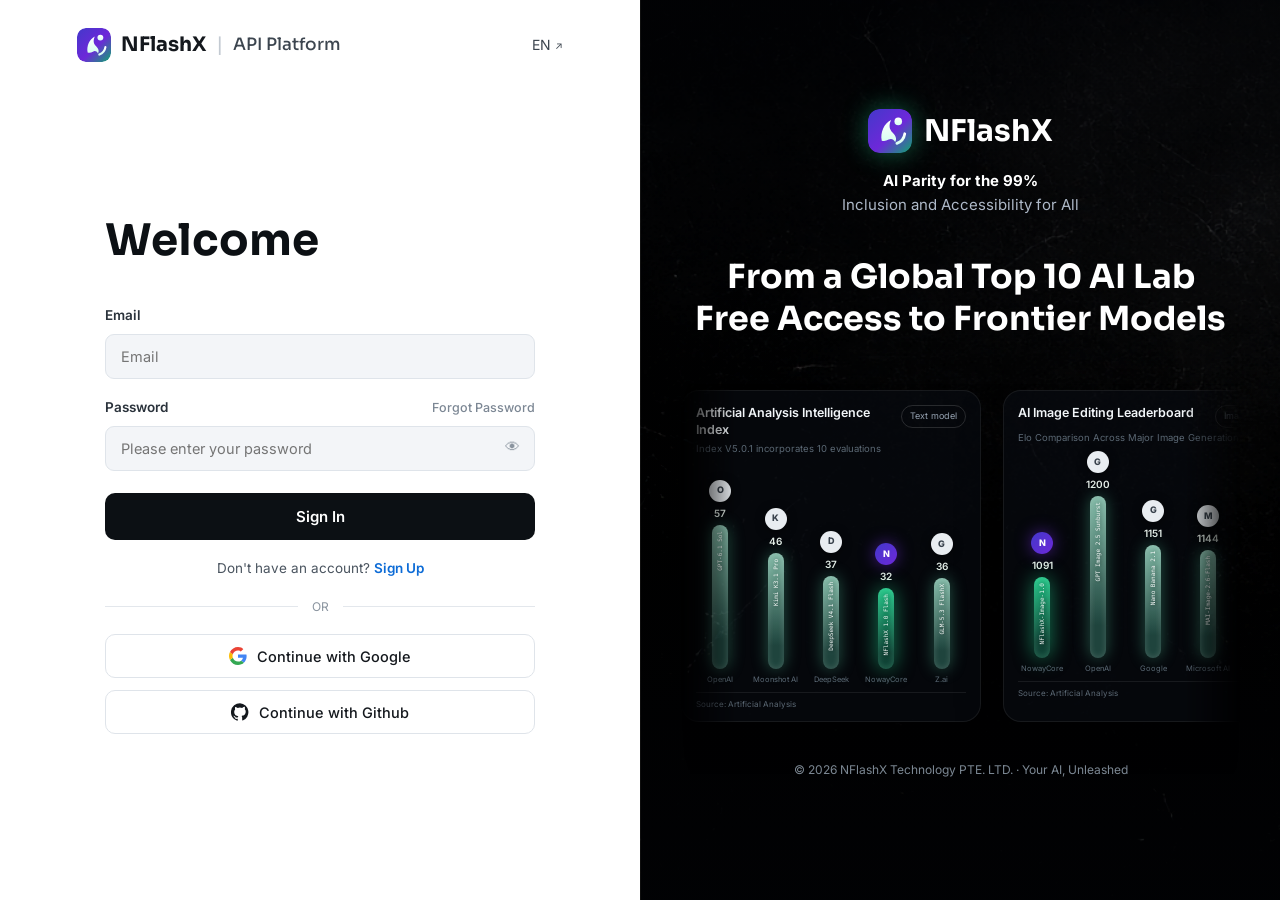
==== commit c0d9f488: "release: NFlashX 1.0 — English site, streaming proxy, key pool, USD billing, docs redesign - landing" ====
--- a/account.html
+++ b/account.html
@@ -11,7 +11,7 @@
 <link rel="icon" href="assets/logo.svg" type="image/svg+xml">
 <link rel="preconnect" href="https://fonts.googleapis.com">
 <link rel="preconnect" href="https://fonts.gstatic.com" crossorigin>
-<link href="https://fonts.googleapis.com/css2?family=Space+Grotesk:wght@400;500;600;700&family=Inter:wght@400;500;600;700&family=JetBrains+Mono:wght@400;600&display=swap" rel="stylesheet">
+<link href="https://fonts.googleapis.com/css2?family=Sora:wght@400;600;700;800&family=Space+Grotesk:wght@400;500;600;700&family=Inter:wght@400;500;600;700&family=JetBrains+Mono:wght@400;600&display=swap" rel="stylesheet">
 <link rel="stylesheet" href="css/styles.css?v=18">
 </head>
 <body>
@@ -21,7 +21,7 @@
 <div class="grain"></div>
 
 <header class="nav scrolled">
-  <a class="brand" href="index.html">
+  <a class="brand" href="./">
     <span class="logo"><img src="assets/logo.svg" alt=""></span>
     NFlashX
   </a>
--- a/css/styles.css
+++ b/css/styles.css
@@ -11,17 +11,17 @@
   --line:rgba(255,255,255,.08);
   --line-2:rgba(255,255,255,.14);
   --card:rgba(255,255,255,.03);
-  --green:#25e39a;
-  --teal:#12d7c6;
-  --green-deep:#0ea86f;
+  --green:#a78bfa;
+  --teal:#22d3ee;
+  --green-deep:#6d3fd6;
   --violet:#8b5cf6;
   --indigo:#5b7cfa;
   --orange:#ff8a3d;
-  --grad-green:linear-gradient(92deg,#0ea86f,#25e39a);
-  --grad-pill:linear-gradient(92deg,#0b9e77,#1fe0a0);
+  --grad-green:linear-gradient(92deg,#8b5cf6,#22d3ee);
+  --grad-pill:linear-gradient(92deg,#7c5cf6,#22d3ee);
   --radius:16px;
   --nav-h:72px;
-  --font-head:"Space Grotesk","Segoe UI",system-ui,sans-serif;
+  --font-head:"Sora","Space Grotesk","Segoe UI",system-ui,sans-serif;
   --font-body:"Inter","Segoe UI",system-ui,sans-serif;
   --font-mono:"JetBrains Mono",Consolas,monospace;
 }
@@ -217,7 +217,7 @@
 .lb-card h4{font-size:14.5px;font-weight:600;line-height:1.35}
 .lb-tag{font-size:10.5px;padding:4px 10px;border-radius:999px;border:1px solid var(--line-2);color:var(--mut);white-space:nowrap}
 .lb-sub{font-size:10.5px;color:var(--dim);margin:4px 0 26px;min-height:26px}
-.lb-bars{display:flex;align-items:flex-end;justify-content:space-between;gap:8px;height:212px}
+.lb-bars{display:flex;align-items:flex-end;justify-content:space-between;gap:8px;height:290px}
 .lb-bar{display:flex;flex-direction:column;align-items:center;justify-content:flex-end;flex:1 1 0;align-self:flex-end}
 .lb-bar .who{flex:none;width:30px;height:30px;border-radius:50%;display:grid;place-items:center;font-size:11px;font-weight:800;color:#39424c;background:#e9edf1;box-shadow:0 2px 10px rgba(0,0,0,.5);margin-bottom:5px}
 .lb-bar .who.nfx{color:#fff;background:linear-gradient(135deg,#4338ca,#6d28d9);box-shadow:0 0 16px rgba(109,40,217,.6)}
@@ -237,7 +237,7 @@
 .lb-bar .vname{
   position:absolute;top:8px;left:50%;transform:translateX(-50%) rotate(180deg);
   writing-mode:vertical-rl;text-orientation:mixed;white-space:nowrap;
-  font-size:8px;letter-spacing:.3px;color:#fff;opacity:.95;
+  font-family:var(--font-mono);font-size:6.5px;letter-spacing:0;line-height:1;color:#fff;opacity:.95;
   text-shadow:0 0 14px rgba(255,255,255,.45),0 1px 4px rgba(0,0,0,.6);
 }
 .lb-bar .og{font-size:10px;color:var(--dim);margin-top:9px;white-space:nowrap}
